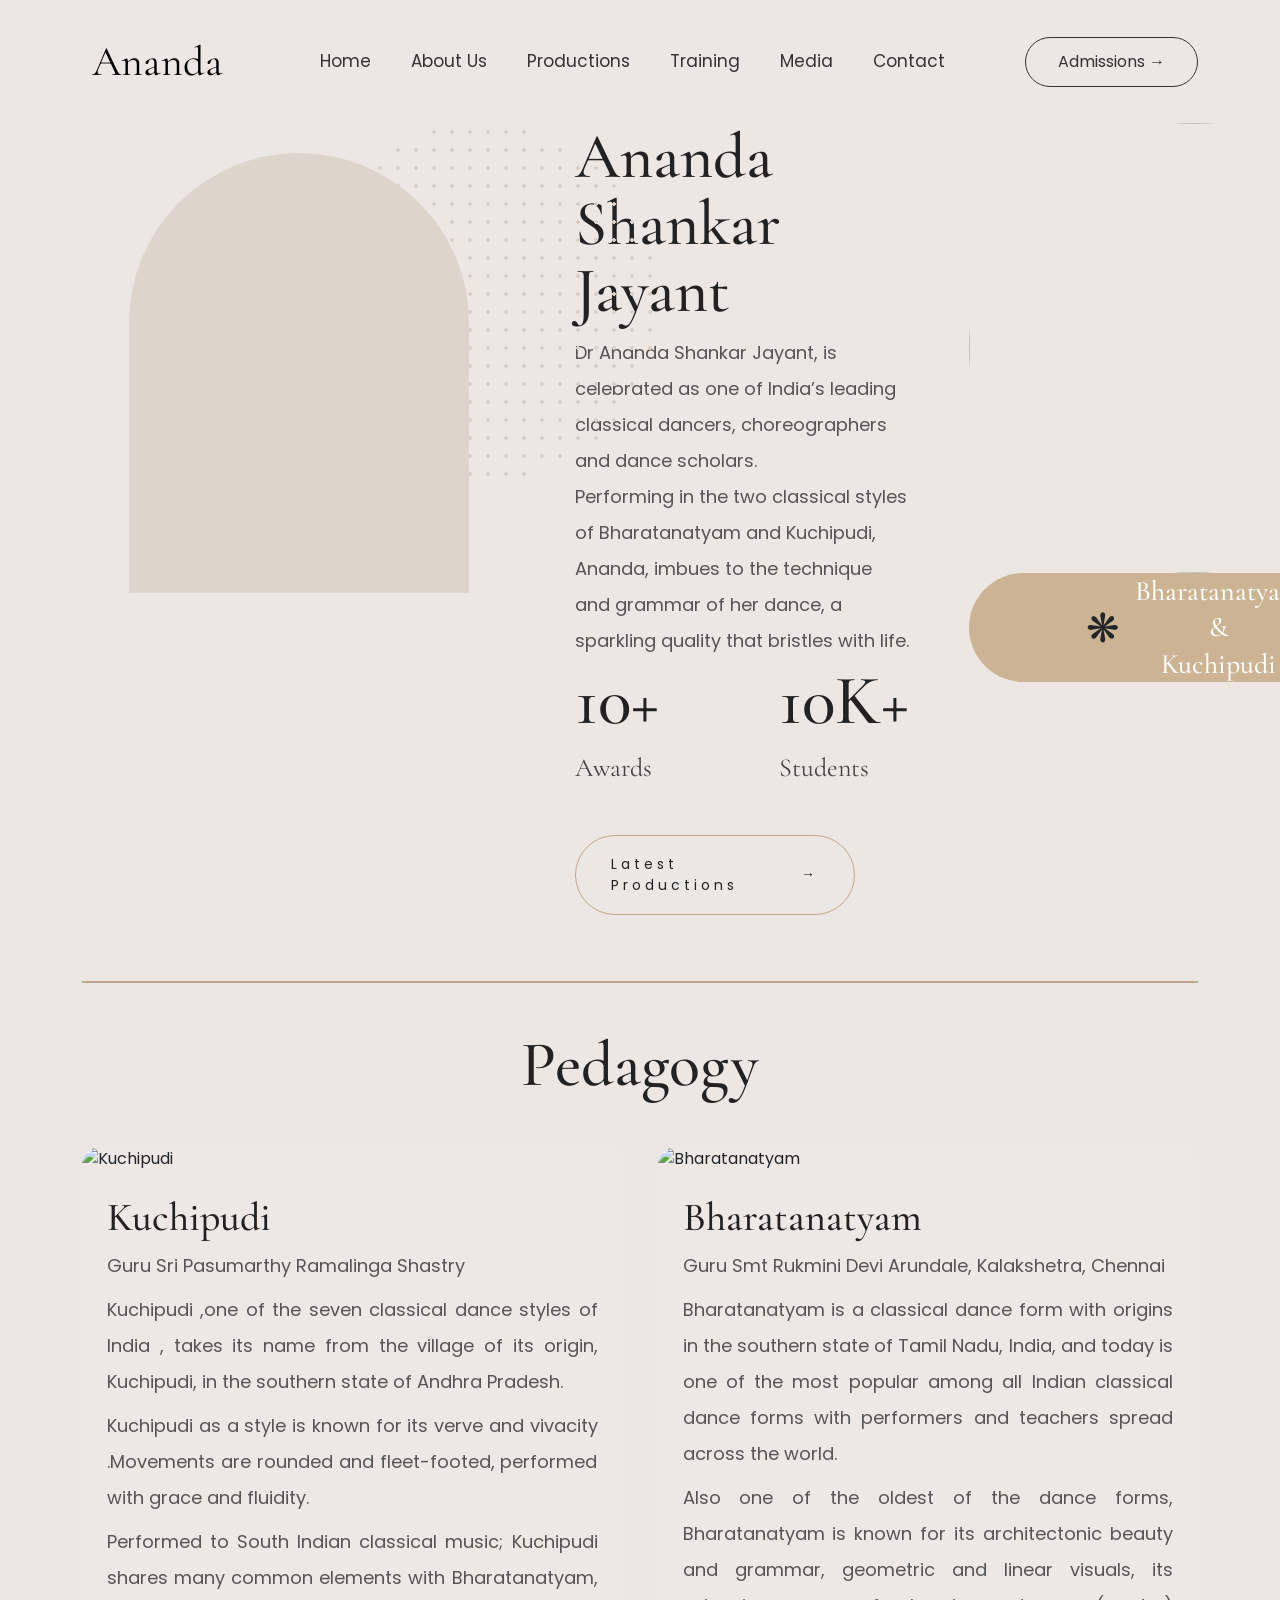
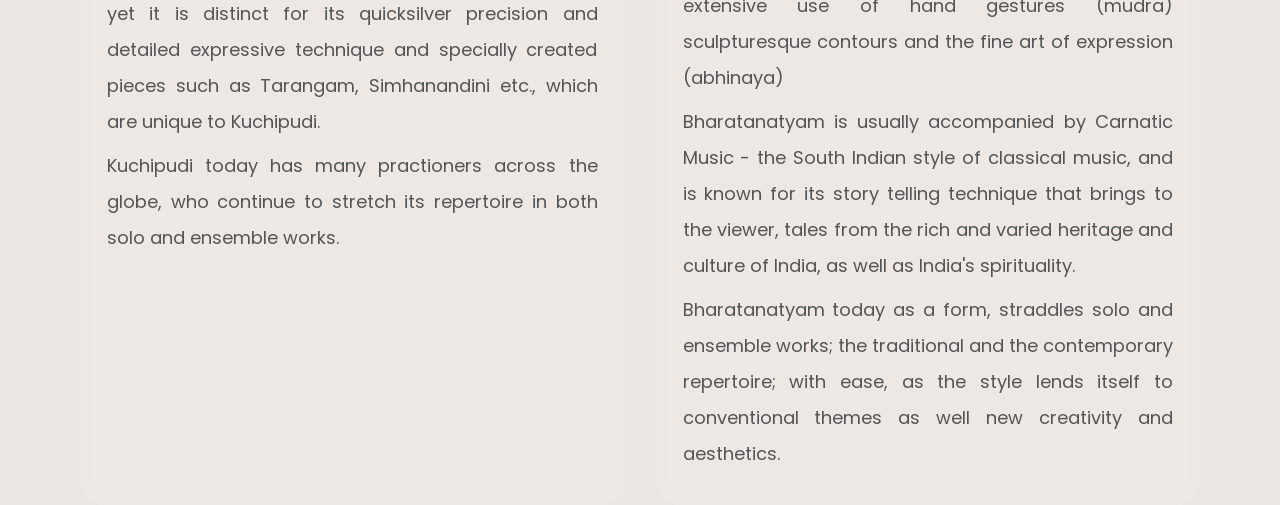
==== aboutus.html @ 2dc53885 "productions" ====
<!DOCTYPE html>
<html lang="en">

<head>
    <meta charset="UTF-8">
    <meta name="viewport" content="width=device-width, initial-scale=1.0">
    <title>Ananda Shankar Jayant</title>

    <!-- Bootstrap -->
    <link href="https://cdn.jsdelivr.net/npm/bootstrap@5.3.3/dist/css/bootstrap.min.css" rel="stylesheet">

    <!-- Google Fonts -->
    <link
        href="https://fonts.googleapis.com/css2?family=Cormorant+Garamond:wght@400;600&family=Poppins:wght@300;400;500&display=swap"
        rel="stylesheet">
    <link rel="stylesheet" href="/style.css">
    <style>
        body {
            overflow-x: hidden;
        }

    </style>

</head>

<body>


    <!-- NAVBAR -->

    <nav class="navbar navbar-expand-lg">
        <div class="container">

            <a class="navbar-brand d-flex align-items-center" href="#">
                <img src="/assets/mudras/mudra6.png" class="logo" alt="">
                <span class="brand">Ananda</span>
            </a>

            <button class="navbar-toggler" data-bs-toggle="collapse" data-bs-target="#menu">
                ☰
            </button>

            <div class="collapse navbar-collapse justify-content-center" id="menu">

                <ul class="navbar-nav">

                    <li class="nav-item"><a class="nav-link" href="index.html">Home</a></li>
                    <li class="nav-item"><a class="nav-link" href="aboutus.html">About Us</a></li>
                    <li class="nav-item"><a class="nav-link" href="productions.html">Productions</a></li>
                    <li class="nav-item"><a class="nav-link" href="training.html">Training</a></li>
                    <li class="nav-item"><a class="nav-link" href="media.html">Media</a></li>
                    <li class="nav-item"><a class="nav-link" href="contact.html">Contact</a></li>

                </ul>

            </div>

            <a href="#" class="book-btn d-none d-lg-block">
                Admissions →
            </a>

        </div>
    </nav>

    <div class="container">
        <section class="about-section">

            <!-- LEFT IMAGE -->
            <div class="about-left">
                <div class="dots"></div>
                <img src="/assets/hero11.png" alt="">
                <div class="left-bg"></div>
            </div>

            <!-- CENTER CONTENT -->
            <div class="about-content">

                <h1>
                    Ananda Shankar <br>
                    Jayant

                </h1>

                <p>
                    Dr Ananda Shankar Jayant, is celebrated as one of India’s leading classical dancers, choreographers
                    and dance scholars.
                    <br>
                    Performing in the two classical styles of Bharatanatyam and Kuchipudi, Ananda, imbues to the
                    technique and grammar of her dance, a sparkling quality that bristles with life.

                </p>



                <div class="stats">

                    <div>
                        <h2>10+</h2>
                        <span>Awards</span>
                    </div>

                    <div>
                        <h2>10K+</h2>
                        <span>Students</span>
                    </div>

                </div>

                <a href="productions.html" class="schedule-btn">
                    Latest Productions
                    <span>→</span>
                </a>

            </div>

            <!-- RIGHT IMAGE -->
            <div class="about-right">

                <div class="sun-icon">
                    ☼
                </div>

                <div class="circle-image">
                    <img src="/assets/kuchipudi.png" alt="">
                </div>

                <div class="renew-card">
                    <div class="leaf">❋</div>
                    <h3>
                        Bharatanatyam <br>
                        & <br>
                        Kuchipudi
                    </h3>
                </div>

            </div>

        </section>

        <section class="pedagogy">
            <h2 class="text-blk heading">Pedagogy</h2>

            <div class="pedagogy-cards">

                <div class="pedagogy-card">
                    <img src="/assets/kuchipudi.png" alt="Kuchipudi">

                    <div class="pedagogy-card-content">
                        <h3 class="highlight">Kuchipudi</h3>

                        <p class="text-blk subHeading">
                            Guru Sri Pasumarthy Ramalinga Shastry
                        </p>
                        <p class="text-blk subHeading">
                            Kuchipudi ,one of the seven classical dance styles of India , takes its name from the
                            village of
                            its origin, Kuchipudi, in the southern state of Andhra Pradesh.
                        </p>
                        <p class="text-blk subHeading">
                            Kuchipudi as a style is known for its verve and vivacity .Movements are rounded and
                            fleet-footed, performed with grace and fluidity.</p>
                        <p class="text-blk subHeading">
                            Performed to South Indian classical music; Kuchipudi shares many common elements with
                            Bharatanatyam, yet it is distinct for its quicksilver precision and detailed expressive
                            technique and specially created pieces such as Tarangam, Simhanandini etc., which are unique
                            to
                            Kuchipudi.</p>
                        <p class="text-blk subHeading">
                            Kuchipudi today has many practioners across the globe, who continue to stretch its
                            repertoire in
                            both solo and ensemble works.

                        </p>
                    </div>
                </div>

                <div class="pedagogy-card">
                    <img src="/assets/bharatanatyam.png" alt="Bharatanatyam">

                    <div class="pedagogy-card-content">
                        <h3 class="highlight">Bharatanatyam</h3>

                        <p>
                            Guru Smt Rukmini Devi Arundale, Kalakshetra, Chennai
                        </p>
                        <p class="text-blk subHeading">
                            Bharatanatyam is a classical dance form with origins in the southern state of Tamil Nadu,
                            India,
                            and today is one of the most popular among all Indian classical dance forms with performers
                            and
                            teachers spread across the world.</p>
                        <p class="text-blk subHeading">
                            Also one of the oldest of the dance forms, Bharatanatyam is known for its architectonic
                            beauty
                            and grammar, geometric and linear visuals, its extensive use of hand gestures (mudra)
                            sculpturesque contours and the fine art of expression (abhinaya)</p>
                        <p class="text-blk subHeading">
                            Bharatanatyam is usually accompanied by Carnatic Music - the South Indian style of classical
                            music, and is known for its story telling technique that brings to the viewer, tales from
                            the
                            rich and varied heritage and culture of India, as well as India's spirituality.</p>
                        <p class="text-blk subHeading">
                            Bharatanatyam today as a form, straddles solo and ensemble works; the traditional and the
                            contemporary repertoire; with ease, as the style lends itself to conventional themes as well
                            new
                            creativity and aesthetics.
                        </p>
                    </div>
                </div>

            </div>

        </section>


    </div>

    <script src="https://cdn.jsdelivr.net/npm/bootstrap@5.3.3/dist/js/bootstrap.bundle.min.js"></script>

</body>

</html>
---- style.css ----
/* Animations */
/* =========================
   ANIMATION KEYFRAMES
========================= */

/* Fade In Up */
@keyframes fadeInUp {
  from {
    opacity: 0;
    transform: translateY(80px);
  }

  to {
    opacity: 1;
    transform: translateY(0);
  }
}

/* Fade In Down */
@keyframes fadeInDown {
  from {
    opacity: 0;
    transform: translateY(-80px);
  }

  to {
    opacity: 1;
    transform: translateY(0);
  }
}

/* Fade In Left */
@keyframes fadeInLeft {
  from {
    opacity: 0;
    transform: translateX(-80px);
  }

  to {
    opacity: 1;
    transform: translateX(0);
  }
}

/* Fade In Right */
@keyframes fadeInRight {
  from {
    opacity: 0;
    transform: translateX(80px);
  }

  to {
    opacity: 1;
    transform: translateX(0);
  }
}

/* Smooth Floating Pattern */
@keyframes floatPattern {
  0% {
    transform: translateY(0px);
  }

  25% {
    transform: translateY(-20px);
  }

  50% {
    transform: translateY(0px);
  }

  75% {
    transform: translateY(20px);
  }

  100% {
    transform: translateY(0px);
  }
}

.fadeInUp {
  animation: fadeInUp 1s ease forwards;
}

.fadeInDown {
  animation: fadeInDown 1s ease forwards;
}

.fadeInLeft {
  animation: fadeInLeft 1s ease forwards;
}

.fadeInRight {
  animation: fadeInRight 1s ease forwards;
}

.delay-1 {
  animation-delay: 0.2s;
}

.delay-2 {
  animation-delay: 0.5s;
}

.delay-3 {
  animation-delay: 0.8s;
}

.delay-4 {
  animation-delay: 1s;
}

.fadeInUp,
.fadeInDown,
.fadeInLeft,
.fadeInRight {
  opacity: 0;
}

a {
  text-decoration: none;
  color: inherit;
}

.btn {
  display: inline-flex;
  align-items: center;
  gap: 20px;
  padding: 18px 38px;
  border: 2px solid #222;
  border-radius: 60px;
  color: #222;
  text-decoration: none;
  font-size: 18px;
  letter-spacing: 3px;
  transition: 0.4s;
}

* {
  margin: 0;
  padding: 0;
  box-sizing: border-box;
}

body {
  background: #ece7e2;
  font-family: "Poppins", sans-serif;
}

/* Index */

/* NAVBAR */

.navbar {
  padding: 25px 0;
}

.logo {
  font-size: 42px;
}

.brand {
  font-family: "Cormorant Garamond", serif;
  font-size: 42px;
  margin-left: 10px;
}

.nav-link {
  color: #333;
  margin: 0 12px;
  font-size: 17px;
}

.book-btn {
  border: 1px solid #333;
  padding: 12px 32px;
  border-radius: 40px;
  text-decoration: none;
  color: #333;
  transition: 0.3s;
}

.book-btn:hover {
  background: #333;
  color: white;
}

/* HERO */

.hero {
  min-height: 80vh;
  display: flex;
  align-items: center;
}

.hero-text small {
  font-size: 20px;
  display: block;
  margin-bottom: 25px;
}

.hero-title {
  font-family: "Cormorant Garamond", serif;
  font-size: 78px;
  line-height: 1;
  margin-bottom: 30px;
  color: #222;
}

.hero-text p {
  max-width: 560px;
  line-height: 1.8;
  font-size: 20px;
  color: #444;
}

.start-btn {
  display: inline-block;
  margin-top: 40px;
  border: 1px solid #222;
  padding: 18px 45px;
  border-radius: 50px;
  color: #222;
  text-decoration: none;
}

/* IMAGE SIDE */

.hero-image {
  position: relative;
  display: flex;
  justify-content: center;
}

.circle-bg {
  position: absolute;
  width: 500px;
  height: 500px;
  border-radius: 50%;
  background: rgba(0, 0, 0, 0.05);
  z-index: 0;
}

.hero-image img {
  position: relative;
  z-index: 2;
  max-width: 100%;
  width: 650px;
}

/* RESPONSIVE */

@media (max-width: 992px) {
  .hero {
    text-align: center;
    padding-top: 50px;
  }

  .hero-title {
    font-size: 58px;
  }

  .hero-image {
    margin-top: 50px;
  }

  .circle-bg {
    width: 400px;
    height: 400px;
  }
  .navbar-nav {
    align-items: center;
  }
}

@media (max-width: 576px) {
  .hero-title {
    font-size: 42px;
  }

  .hero-text p {
    font-size: 16px;
  }

  .brand {
    font-size: 32px;
  }

  .circle-bg {
    width: 280px;
    height: 280px;
  }
}

/* Index */

/* =========================
   about SECTION
========================= */

.about-section {
  min-height: calc(100vh - 90px);
  display: flex;
  align-items: flex-start;
  gap: 60px;
  position: relative;
  flex-direction: row;
  margin-bottom: 3rem;
}

/* =========================
   LEFT
========================= */

.about-left {
  flex: 1;
  position: relative;
  display: flex;
  justify-content: center;
  width: 433px;
  height: 470px;
}

.left-bg {
  position: absolute;
  width: 340px;
  height: 440px;
  background: #ddd5cb;
  border-radius: 180px 180px 0 0;
  top: 30px;
  left: 50%;
  transform: translateX(-50%);
}

.dots {
  position: absolute;
  width: 360px;
  height: 360px;
  top: 0;
  left: 50%;

  background-image: radial-gradient(#d9cfc5 2px, transparent 2px);
  background-size: 18px 18px;
  border-radius: 50%;

  animation:
    dotsRotate 30s linear infinite,
    dotsFloat 6s ease-in-out infinite;
}

@keyframes dotsRotate {
  from {
    transform: translateX(-50%) rotate(0deg);
  }

  to {
    transform: translateX(-50%) rotate(360deg);
  }
}

@keyframes dotsFloat {
  0%,
  100% {
    margin-top: 0;
  }

  50% {
    margin-top: -15px;
  }
}

.about-left img {
  position: relative;
  width: 520px;
  max-width: 100%;
  z-index: 2;
}

/* =========================
   CENTER CONTENT
========================= */

.about-content {
  flex: 1;
  max-width: 520px;
}

.about-content h1 {
  font-family: "Cormorant Garamond", serif;
  font-size: 4rem;
  line-height: 1.05;
  color: #222;
  margin-bottom: 10px;
}

.about-content p {
  font-family: "Poppins", sans-serif;
  font-size: 18px;
  line-height: 2;
  color: #555;
  margin-bottom: 0px;
}

.schedule-btn {
  display: inline-flex;
  align-items: center;
  justify-content: space-between;
  gap: 30px;

  width: 280px;
  padding: 18px 35px;
  margin-top: 3rem;
  border: 1px solid #c1a78c;
  border-radius: 60px;

  text-decoration: none;
  color: #222;

  font-family: "Poppins", sans-serif;
  letter-spacing: 4px;
  font-size: 14px;

  transition: 0.3s;
}

.schedule-btn:hover {
  background: #d1b99b;
  color: #fff;
}

.stats {
  margin-top: 0px;
  display: flex;
  gap: 120px;
}

.stats h2 {
  font-family: "Cormorant Garamond", serif;
  font-size: 70px;
  color: #222;
  margin-bottom: 5px;
}

.stats span {
  font-family: "Cormorant Garamond", serif;
  font-size: 26px;
  color: #444;
}

/* =========================
   RIGHT
========================= */

.about-right {
  flex: 1;
  position: relative;
  display: flex;
  justify-content: center;
  align-items: center;
}

.circle-image {
  width: 450px;
  height: 450px;
  border-radius: 50%;
  overflow: hidden;
}

.circle-image img {
  width: 100%;
  height: 100%;
  object-fit: cover;
}

.renew-card {
  position: absolute;
  top: 100%;
  transform: translateY(0%);
  width: -webkit-fill-available;
  height: min-content;
  background: #ccb393;
  border-radius: 100px;
  display: flex;
  flex-direction: row;
  justify-content: center;
  align-items: center;
  gap: 15px;
}

.renew-card h3 {
  color: white;
  text-align: center;
  font-family: "Cormorant Garamond", serif;
  font-size: 28px;
  line-height: 1.3;
  margin: 0;
}

.leaf {
  font-size: 40px;
}

.sun-icon {
  position: absolute;
  top: -50px;
  right: 0;
  font-size: 80px;
  animation:
    dotsRotate 5s linear infinite,
    dotsFloat 0s ease-in-out infinite;

  color: #c9ae8d;
}

/* =========================
   RESPONSIVE
========================= */

@media (max-width: 1200px) {
  .about-section {
    flex-direction: column;
    text-align: center;
  }

  .about-content {
    max-width: 100%;
  }

  .stats {
    justify-content: center;
  }

  .circle-image {
    width: 500px;
    height: 500px;
  }

  .renew-card {
    left: -20px;
  }
}

@media (max-width: 768px) {
  .about-content h1 {
    font-size: 3.5rem;
  }

  .stats {
    gap: 40px;
  }

  .stats h2 {
    font-size: 50px;
  }

  .circle-image {
    width: 340px;
    height: 340px;
  }

  .renew-card {
    width: 100%;
    height: 120px;
    left: 0;
  }

  .renew-card h3 {
    font-size: 22px;
  }

  .about-left img {
    width: 350px;
  }

  .left-bg {
    width: 240px;
    height: 240px;
  }

  .about-left {
    width: -webkit-fill-available;
  }
}

/* pedagogy */

.pedagogy {
  min-height: calc(100vh - 90px);

  border-top: 2px solid #c1a78c;
}

.pedagogy-cards {
  display: grid;
  grid-template-columns: repeat(2, 1fr);
  gap: 35px;
}

.pedagogy-card {
  background: rgba(255, 255, 255, 0.08);

  backdrop-filter: blur(8px);

  border-radius: 20px;

  overflow: hidden;

  transition: 0.4s ease;

  cursor: pointer;
}

.pedagogy-card:hover {
  transform: translateY(-10px);
}

.pedagogy-card img {
  width: 100%;

  height: 350px;

  object-fit: cover;

  transition: 0.4s ease;
}

.pedagogy-card:hover img {
  transform: scale(1.05);
}

.pedagogy-card-content {
  padding: 25px;
}

.heading {
  font-family: "Cormorant Garamond", serif;
  font-size: 4rem;
  line-height: 1.05;
  color: #222;
  margin: 3rem;
  text-align: center;
}

.pedagogy-card-content h3 {
  font-family: "Cormorant Garamond", serif;
  font-size: 2.5rem;
  line-height: 1.05;
  color: #222;
  margin-bottom: 10px;
}

.pedagogy-card-content p {
  font-family: "Poppins", sans-serif;
  font-size: 18px;
  line-height: 2;
  color: #555;
  margin-bottom: 8px;
  text-align: justify;
}

@media (max-width: 768px) {
  .pedagogy-cards {
    grid-template-columns: 1fr;
  }

  .pedagogy-card img {
    height: 260px;
  }

  .pedagogy {
    margin: 0px;
  }
}

/* productions SECTION */

.productions-section {
  position: relative;
  overflow: hidden;
}

.productions-section::before {
  content: "";
  position: absolute;
  inset: 0;

  background: url("assets/frame-img-1.png") no-repeat center center;
  background-size: contain;

  opacity: 0.6;
  z-index: 0;

  animation: floatHorizontal 8s ease-in-out infinite;
}

.productions-section > * {
  position: relative;
  z-index: 1;
}

@keyframes floatHorizontal {
  0% {
    transform: translateX(-20px);
  }

  50% {
    transform: translateX(20px);
  }

  100% {
    transform: translateX(-20px);
  }
}

.section-title {
  font-family: "Cormorant Garamond", serif;
  font-size: 4rem;
  font-weight: 600;
  color: #2d2d2d;
  margin-bottom: 20px;
  text-align: center;
}

.sub-headings {
  font-family: "Cormorant Garamond";
  font-size: 2rem;
  font-weight: 600;
  color: #2d2d2d;
  text-align: justify;
  margin: 5rem 0rem 3rem 0rem;
}
.sub-headings01 {
  font-family: "Cormorant Garamond";
  font-size: 1.7rem;
  font-weight: 600;
  color: #2d2d2d;
  text-align: justify;
  margin: 1rem 0rem 1rem 0rem;
}
.productions-grid {
  display: flex;
  gap: 35px;
  overflow-x: auto;
  scroll-behavior: smooth;
  padding-bottom: 10px;
  scrollbar-width: none;
}

.production-card {
  flex: 0 0 calc((100% - 140px) / 5);
  /* 5 visible cards */
}

.production-img {
  position: relative;
  overflow: visible;
  border-radius: 18px;
  height: 320px;
  background: #f3f3f3;
  z-index: 2;
}

/* Background card */
.production-img::before {
  content: "";
  position: absolute;
  width: 100%;
  height: 100%;
  left: 0;
  top: 0;
  background: #c5ab8e;
  /* change color */
  border-radius: 18px;
  z-index: -1;
  opacity: 0;
  transition: all 0.45s ease;
}

.production-img img {
  width: 100%;
  height: 100%;
  object-fit: cover;
  border-radius: 18px;
  transition: transform 0.5s ease;
}

/* Card zoom */
.production-card:hover {
  transform: scale(1.05);
}

/* Image zoom */
.production-card:hover img {
  transform: scale(1.02);
}

/* Bottom-left background card reveal */
.production-card:hover .production-img::before {
  left: -15px;
  top: 15px;
  opacity: 1;
}

.production-card h3 {
  margin-top: 25px;
  font-family: "Cormorant Garamond", serif;
  font-size: 2rem;
  color: #333;
}

.productions-section p {
  margin-top: 8px;
  font-family: "Poppins", sans-serif;
  font-size: 1.3rem;
  color: #666;
  letter-spacing: 1px;
  line-height: 1.8;
  text-align: justify;
}

/* Highlight first card like screenshot */
.production-card:first-child .production-img::before {
  content: "";
  position: absolute;
  left: -25px;
  top: 25px;
  width: 100%;
  height: 100%;
  background: #c5ab8e;
  border-radius: 18px;
  z-index: -1;
}

/* Responsive */

@media (max-width: 1200px) {
  .productions-grid {
    grid-template-columns: repeat(3, 1fr);
  }
}

@media (max-width: 992px) {
  .production-card {
    flex: 0 0 calc((100% - 60px) / 3);
  }
}

@media (max-width: 768px) {
  .section-title {
    font-size: 2.8rem;
  }

  .productions-grid {
    grid-template-columns: repeat(2, 1fr);
    gap: 20px;
  }

  .production-img {
    height: 260px;
  }

  .production-card {
    flex: 0 0 calc((100% - 20px) / 2);
  }
}

@media (max-width: 576px) {
  .productions-grid {
    grid-template-columns: 1fr;
  }

  .production-card {
    flex: 0 0 85%;
  }

  .production-img {
    height: 350px;
  }
}
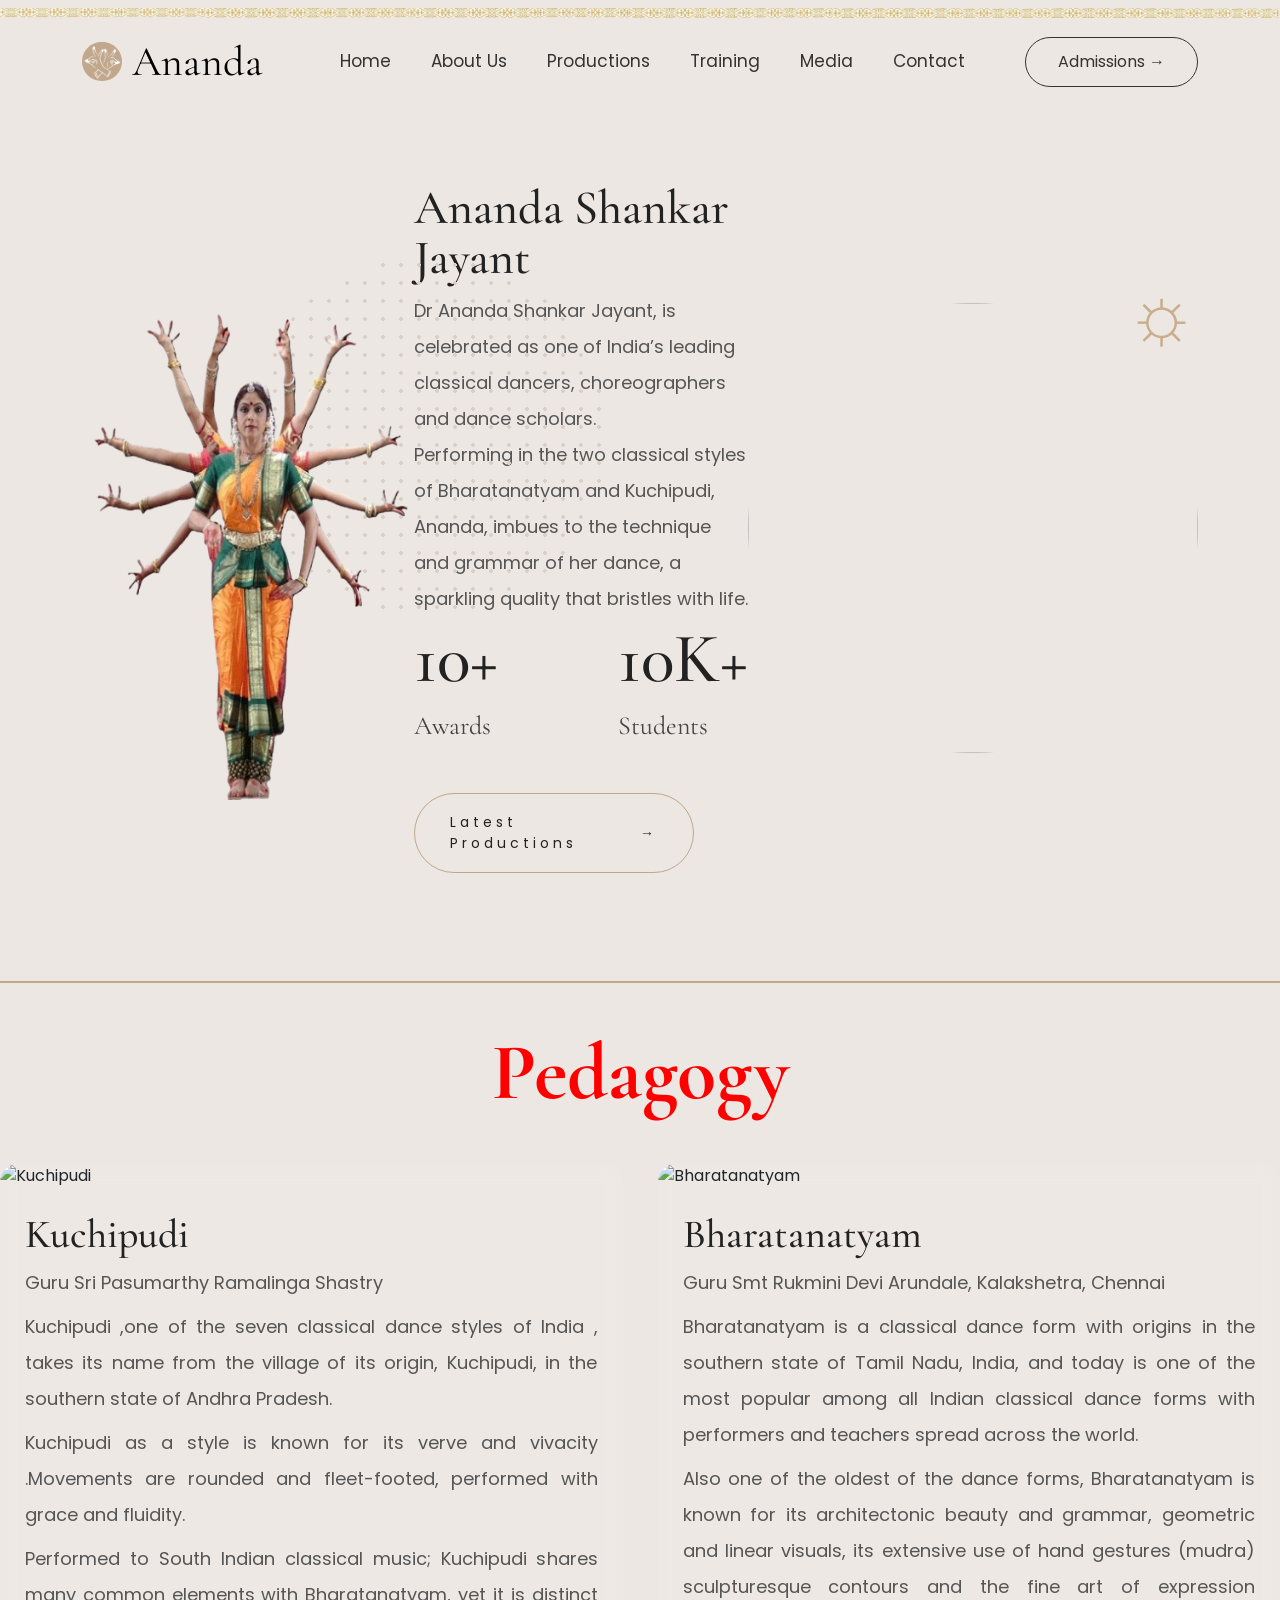
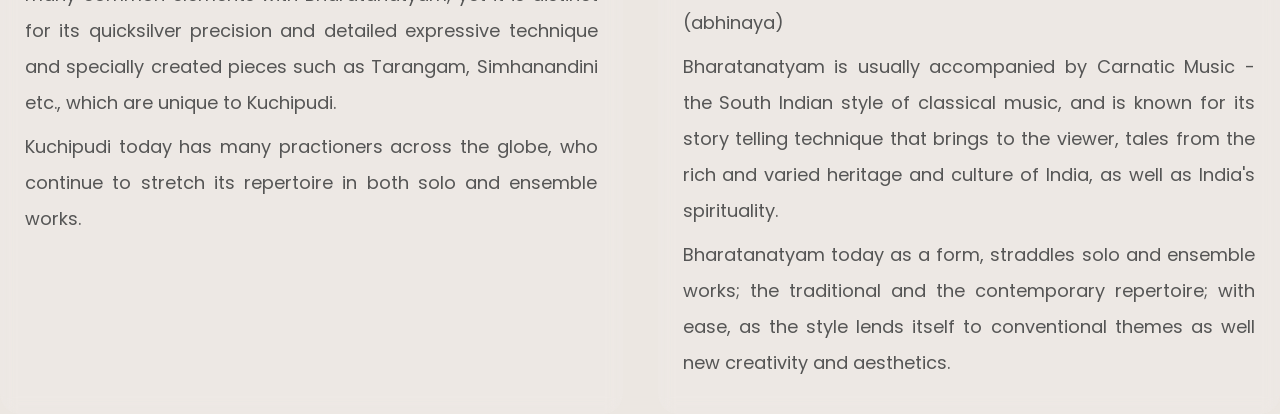
==== commit 3d810ee3: "training  page" ====
--- a/aboutus.html
+++ b/aboutus.html
@@ -18,12 +18,14 @@
         body {
             overflow-x: hidden;
         }
-
     </style>
 
 </head>
 
 <body>
+    <header>
+        <img src="/assets/mandala/patti.png" width="100%" alt="">
+    </header>
 
 
     <!-- NAVBAR -->
@@ -31,8 +33,10 @@
     <nav class="navbar navbar-expand-lg">
         <div class="container">
 
-            <a class="navbar-brand d-flex align-items-center" href="#">
-                <img src="/assets/mudras/mudra6.png" class="logo" alt="">
+            <a class="navbar-brand d-flex align-items-center" href="index.html">
+                <div class="logo-bg">
+                    <img src="/assets/mudras/logo.png" class="logo" alt="">
+                </div>
                 <span class="brand">Ananda</span>
             </a>
 
@@ -68,7 +72,7 @@
             <!-- LEFT IMAGE -->
             <div class="about-left">
                 <div class="dots"></div>
-                <img src="/assets/hero11.png" alt="">
+                <img src="/assets/aboutcover.png" alt="">
                 <div class="left-bg"></div>
             </div>
 
@@ -76,8 +80,7 @@
             <div class="about-content">
 
                 <h1>
-                    Ananda Shankar <br>
-                    Jayant
+                    Ananda Shankar Jayant
 
                 </h1>
 
@@ -124,97 +127,90 @@
                     <img src="/assets/kuchipudi.png" alt="">
                 </div>
 
-                <div class="renew-card">
-                    <div class="leaf">❋</div>
-                    <h3>
-                        Bharatanatyam <br>
-                        & <br>
-                        Kuchipudi
-                    </h3>
-                </div>
-
-            </div>
-
-        </section>
-
-        <section class="pedagogy">
-            <h2 class="text-blk heading">Pedagogy</h2>
-
-            <div class="pedagogy-cards">
-
-                <div class="pedagogy-card">
-                    <img src="/assets/kuchipudi.png" alt="Kuchipudi">
-
-                    <div class="pedagogy-card-content">
-                        <h3 class="highlight">Kuchipudi</h3>
-
-                        <p class="text-blk subHeading">
-                            Guru Sri Pasumarthy Ramalinga Shastry
-                        </p>
-                        <p class="text-blk subHeading">
-                            Kuchipudi ,one of the seven classical dance styles of India , takes its name from the
-                            village of
-                            its origin, Kuchipudi, in the southern state of Andhra Pradesh.
-                        </p>
-                        <p class="text-blk subHeading">
-                            Kuchipudi as a style is known for its verve and vivacity .Movements are rounded and
-                            fleet-footed, performed with grace and fluidity.</p>
-                        <p class="text-blk subHeading">
-                            Performed to South Indian classical music; Kuchipudi shares many common elements with
-                            Bharatanatyam, yet it is distinct for its quicksilver precision and detailed expressive
-                            technique and specially created pieces such as Tarangam, Simhanandini etc., which are unique
-                            to
-                            Kuchipudi.</p>
-                        <p class="text-blk subHeading">
-                            Kuchipudi today has many practioners across the globe, who continue to stretch its
-                            repertoire in
-                            both solo and ensemble works.
-
-                        </p>
-                    </div>
-                </div>
-
-                <div class="pedagogy-card">
-                    <img src="/assets/bharatanatyam.png" alt="Bharatanatyam">
-
-                    <div class="pedagogy-card-content">
-                        <h3 class="highlight">Bharatanatyam</h3>
-
-                        <p>
-                            Guru Smt Rukmini Devi Arundale, Kalakshetra, Chennai
-                        </p>
-                        <p class="text-blk subHeading">
-                            Bharatanatyam is a classical dance form with origins in the southern state of Tamil Nadu,
-                            India,
-                            and today is one of the most popular among all Indian classical dance forms with performers
-                            and
-                            teachers spread across the world.</p>
-                        <p class="text-blk subHeading">
-                            Also one of the oldest of the dance forms, Bharatanatyam is known for its architectonic
-                            beauty
-                            and grammar, geometric and linear visuals, its extensive use of hand gestures (mudra)
-                            sculpturesque contours and the fine art of expression (abhinaya)</p>
-                        <p class="text-blk subHeading">
-                            Bharatanatyam is usually accompanied by Carnatic Music - the South Indian style of classical
-                            music, and is known for its story telling technique that brings to the viewer, tales from
-                            the
-                            rich and varied heritage and culture of India, as well as India's spirituality.</p>
-                        <p class="text-blk subHeading">
-                            Bharatanatyam today as a form, straddles solo and ensemble works; the traditional and the
-                            contemporary repertoire; with ease, as the style lends itself to conventional themes as well
-                            new
-                            creativity and aesthetics.
-                        </p>
-                    </div>
-                </div>
-
-            </div>
-
-        </section>
-
+            </div>
 
     </div>
 
+    </section>
+
+    <section class="pedagogy">
+        <h2 class="text-blk heading">Pedagogy</h2>
+
+        <div class="pedagogy-cards">
+
+            <div class="pedagogy-card">
+                <img src="/assets/kuchipudi.png" alt="Kuchipudi">
+
+                <div class="pedagogy-card-content">
+                    <h3 class="highlight">Kuchipudi</h3>
+
+                    <p class="text-blk subHeading">
+                        Guru Sri Pasumarthy Ramalinga Shastry
+                    </p>
+                    <p class="text-blk subHeading">
+                        Kuchipudi ,one of the seven classical dance styles of India , takes its name from the
+                        village of
+                        its origin, Kuchipudi, in the southern state of Andhra Pradesh.
+                    </p>
+                    <p class="text-blk subHeading">
+                        Kuchipudi as a style is known for its verve and vivacity .Movements are rounded and
+                        fleet-footed, performed with grace and fluidity.</p>
+                    <p class="text-blk subHeading">
+                        Performed to South Indian classical music; Kuchipudi shares many common elements with
+                        Bharatanatyam, yet it is distinct for its quicksilver precision and detailed expressive
+                        technique and specially created pieces such as Tarangam, Simhanandini etc., which are unique
+                        to
+                        Kuchipudi.</p>
+                    <p class="text-blk subHeading">
+                        Kuchipudi today has many practioners across the globe, who continue to stretch its
+                        repertoire in
+                        both solo and ensemble works.
+
+                    </p>
+                </div>
+            </div>
+
+            <div class="pedagogy-card">
+                <img src="/assets/bharatanatyam.png" alt="Bharatanatyam">
+
+                <div class="pedagogy-card-content">
+                    <h3 class="highlight">Bharatanatyam</h3>
+
+                    <p>
+                        Guru Smt Rukmini Devi Arundale, Kalakshetra, Chennai
+                    </p>
+                    <p class="text-blk subHeading">
+                        Bharatanatyam is a classical dance form with origins in the southern state of Tamil Nadu,
+                        India,
+                        and today is one of the most popular among all Indian classical dance forms with performers
+                        and
+                        teachers spread across the world.</p>
+                    <p class="text-blk subHeading">
+                        Also one of the oldest of the dance forms, Bharatanatyam is known for its architectonic
+                        beauty
+                        and grammar, geometric and linear visuals, its extensive use of hand gestures (mudra)
+                        sculpturesque contours and the fine art of expression (abhinaya)</p>
+                    <p class="text-blk subHeading">
+                        Bharatanatyam is usually accompanied by Carnatic Music - the South Indian style of classical
+                        music, and is known for its story telling technique that brings to the viewer, tales from
+                        the
+                        rich and varied heritage and culture of India, as well as India's spirituality.</p>
+                    <p class="text-blk subHeading">
+                        Bharatanatyam today as a form, straddles solo and ensemble works; the traditional and the
+                        contemporary repertoire; with ease, as the style lends itself to conventional themes as well
+                        new
+                        creativity and aesthetics.
+                    </p>
+                </div>
+            </div>
+
+        </div>
+
+    </section>
+
+
+    </div>
+
     <script src="https://cdn.jsdelivr.net/npm/bootstrap@5.3.3/dist/js/bootstrap.bundle.min.js"></script>
 
 </body>
--- a/style.css
+++ b/style.css
@@ -155,8 +155,19 @@
   padding: 25px 0;
 }
 
+header{
+  position: absolute;
+  top: 0;
+}
+
+.logo-bg {
+  background-color: #c1a78c;
+  border-radius: 50px;
+}
+
 .logo {
-  font-size: 42px;
+  width:40px;
+  filter: brightness(0) invert(1);
 }
 
 .brand {
@@ -237,8 +248,17 @@
   width: 500px;
   height: 500px;
   border-radius: 50%;
-  background: rgba(0, 0, 0, 0.05);
   z-index: 0;
+  .img1 {
+    z-index: 1;
+    opacity: 0.9;
+    top: -25%;
+    right: -50%;
+    width: 100%;
+    animation:
+      dotsRotate 30s linear infinite,
+      dotsFloat 6s ease-in-out infinite;
+  }
 }
 
 .hero-image img {
@@ -301,8 +321,8 @@
 .about-section {
   min-height: calc(100vh - 90px);
   display: flex;
-  align-items: flex-start;
-  gap: 60px;
+  align-items: center;
+  gap: 0px;
   position: relative;
   flex-direction: row;
   margin-bottom: 3rem;
@@ -318,10 +338,10 @@
   display: flex;
   justify-content: center;
   width: 433px;
-  height: 470px;
-}
-
-.left-bg {
+  height: -webkit-fill-available;
+}
+
+/* .left-bg {
   position: absolute;
   width: 340px;
   height: 440px;
@@ -330,7 +350,7 @@
   top: 30px;
   left: 50%;
   transform: translateX(-50%);
-}
+} */
 
 .dots {
   position: absolute;
@@ -371,7 +391,6 @@
 
 .about-left img {
   position: relative;
-  width: 520px;
   max-width: 100%;
   z-index: 2;
 }
@@ -387,7 +406,7 @@
 
 .about-content h1 {
   font-family: "Cormorant Garamond", serif;
-  font-size: 4rem;
+  font-size: 3rem;
   line-height: 1.05;
   color: #222;
   margin-bottom: 10px;
@@ -470,34 +489,6 @@
   width: 100%;
   height: 100%;
   object-fit: cover;
-}
-
-.renew-card {
-  position: absolute;
-  top: 100%;
-  transform: translateY(0%);
-  width: -webkit-fill-available;
-  height: min-content;
-  background: #ccb393;
-  border-radius: 100px;
-  display: flex;
-  flex-direction: row;
-  justify-content: center;
-  align-items: center;
-  gap: 15px;
-}
-
-.renew-card h3 {
-  color: white;
-  text-align: center;
-  font-family: "Cormorant Garamond", serif;
-  font-size: 28px;
-  line-height: 1.3;
-  margin: 0;
-}
-
-.leaf {
-  font-size: 40px;
 }
 
 .sun-icon {
@@ -634,10 +625,11 @@
 
 .heading {
   font-family: "Cormorant Garamond", serif;
-  font-size: 4rem;
+  font-size: 5rem;
   line-height: 1.05;
-  color: #222;
+  color: #ff0000;
   margin: 3rem;
+  font-weight: bold;
   text-align: center;
 }
 
@@ -684,13 +676,11 @@
   position: absolute;
   inset: 0;
 
-  background: url("assets/frame-img-1.png") no-repeat center center;
+  background: url("assets/mandala/Vloerkleed.png") no-repeat center center;
   background-size: contain;
 
-  opacity: 0.6;
+  opacity: 0.3;
   z-index: 0;
-
-  animation: floatHorizontal 8s ease-in-out infinite;
 }
 
 .productions-section > * {
@@ -776,12 +766,31 @@
   transition: all 0.45s ease;
 }
 
+.production-img::after {
+  content: "";
+  position: absolute;
+  inset: 0;
+  background: rgba(0, 0, 0, 0.5);
+
+  opacity: 0;
+  transition: 0.4s;
+
+  z-index: 1;
+}
+
+.production-card:hover .production-img::after {
+  opacity: 1;
+}
+
 .production-img img {
   width: 100%;
   height: 100%;
   object-fit: cover;
   border-radius: 18px;
   transition: transform 0.5s ease;
+
+  position: relative;
+  z-index: 0;
 }
 
 /* Card zoom */
@@ -877,3 +886,36 @@
     height: 350px;
   }
 }
+
+.view-more {
+  position: absolute;
+  top: 50%;
+  left: 50%;
+
+  width: 110px;
+  height: 110px;
+
+  border-radius: 50%;
+  background: #c5ab8e;
+
+  display: flex;
+  align-items: center;
+  justify-content: center;
+
+  color: #f8f8f8;
+  font-size: 13px;
+  font-weight: 500;
+  text-transform: uppercase;
+  letter-spacing: 1px;
+
+  transform: translate(-50%, -50%) scale(0.6);
+  opacity: 0;
+  transition: 0.4s;
+  z-index: 2;
+  font-family: "Courier New", Courier, monospace;
+}
+
+.production-card:hover .view-more {
+  opacity: 1;
+  transform: translate(-50%, -50%) scale(1);
+}
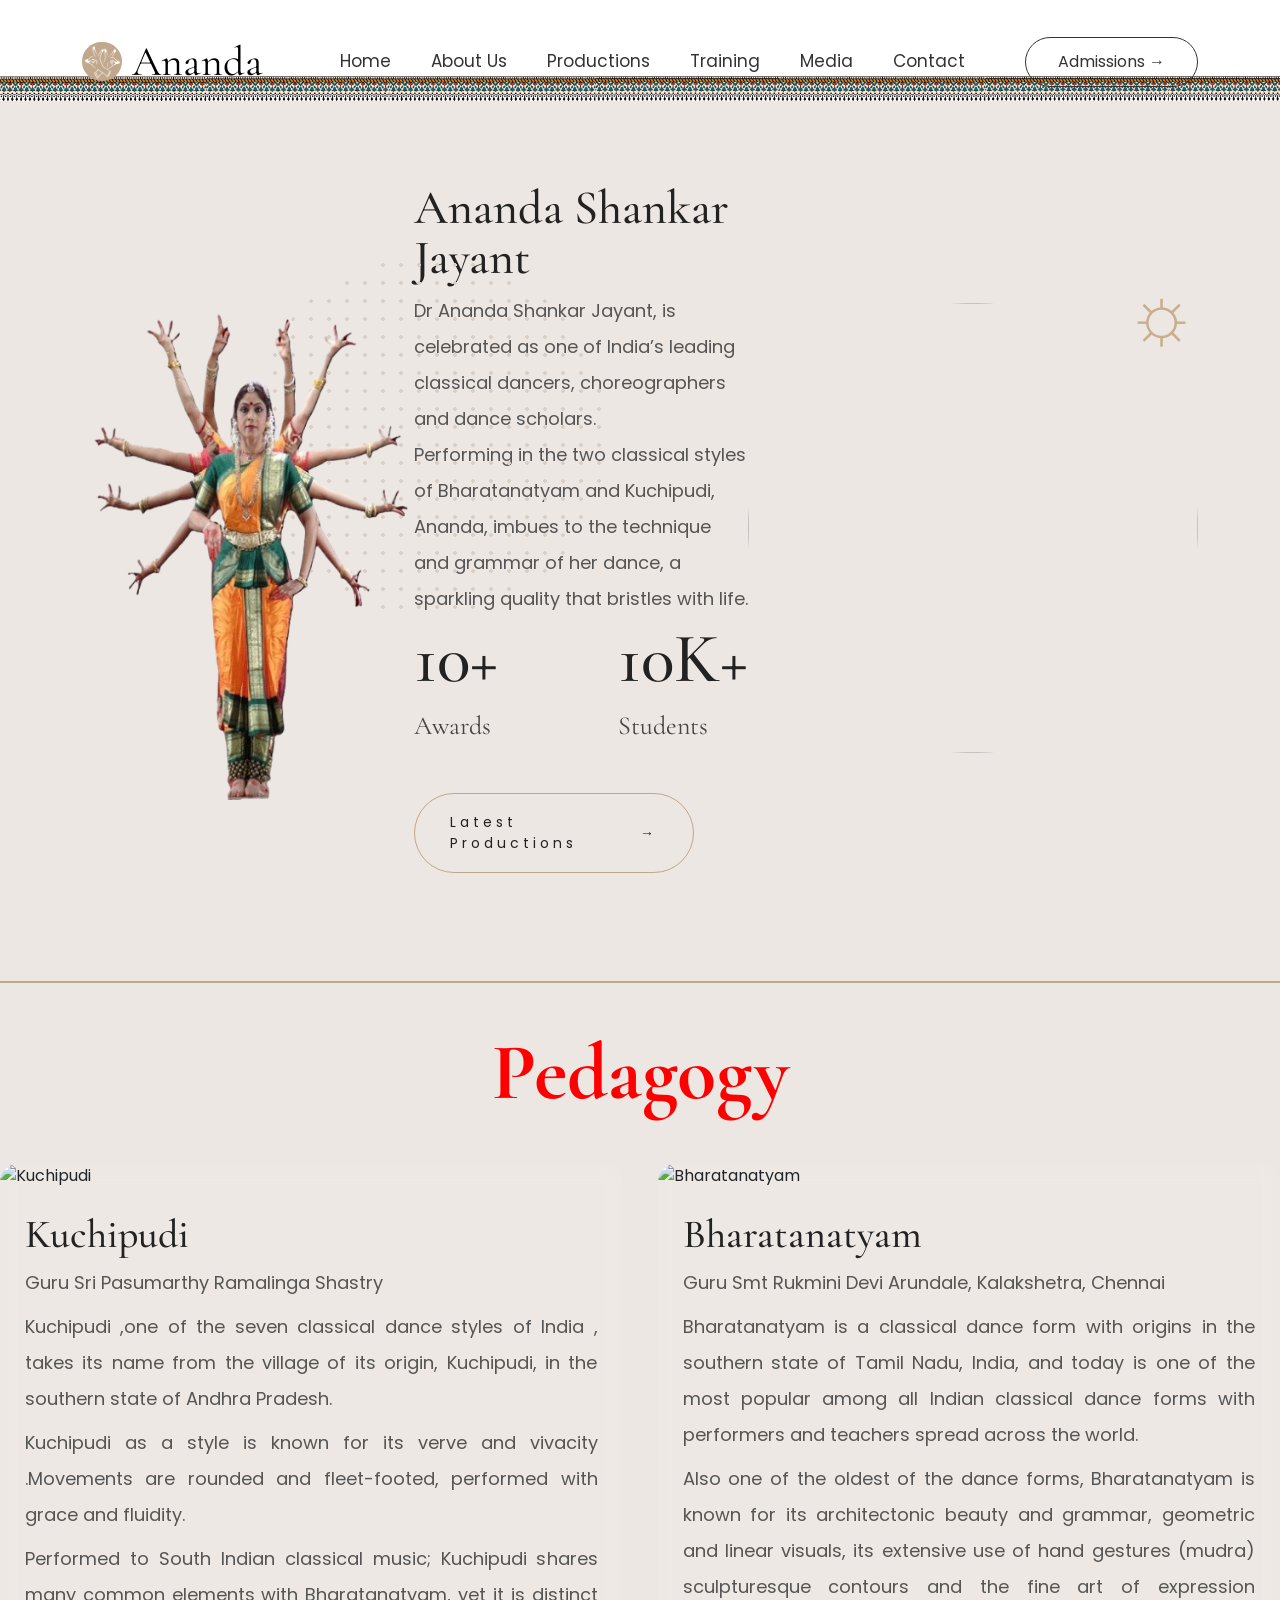
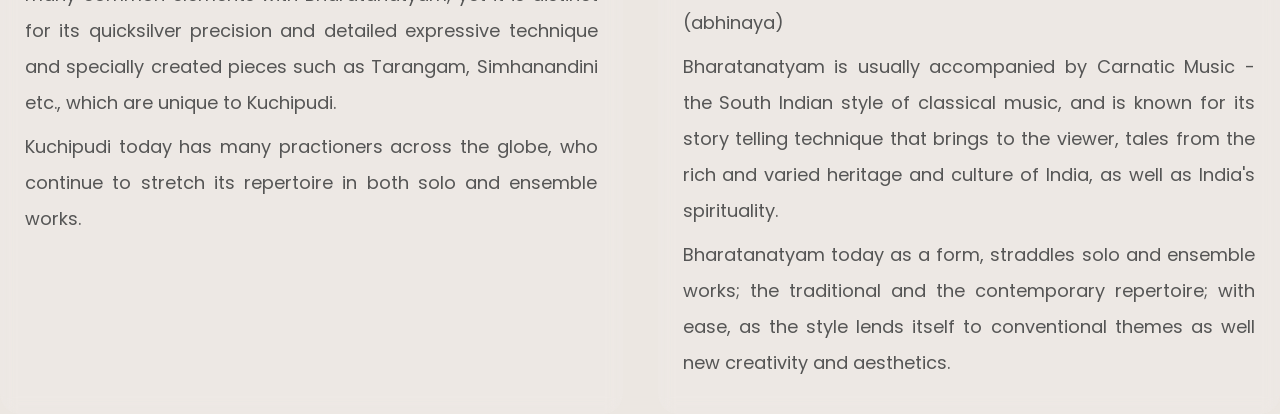
==== commit a36107ac: "border" ====
--- a/aboutus.html
+++ b/aboutus.html
@@ -24,7 +24,7 @@
 
 <body>
     <header>
-        <img src="/assets/mandala/patti.png" width="100%" alt="">
+        <img src="/assets/mandala/border1.jpg" width="100%" alt="">
     </header>
 
 
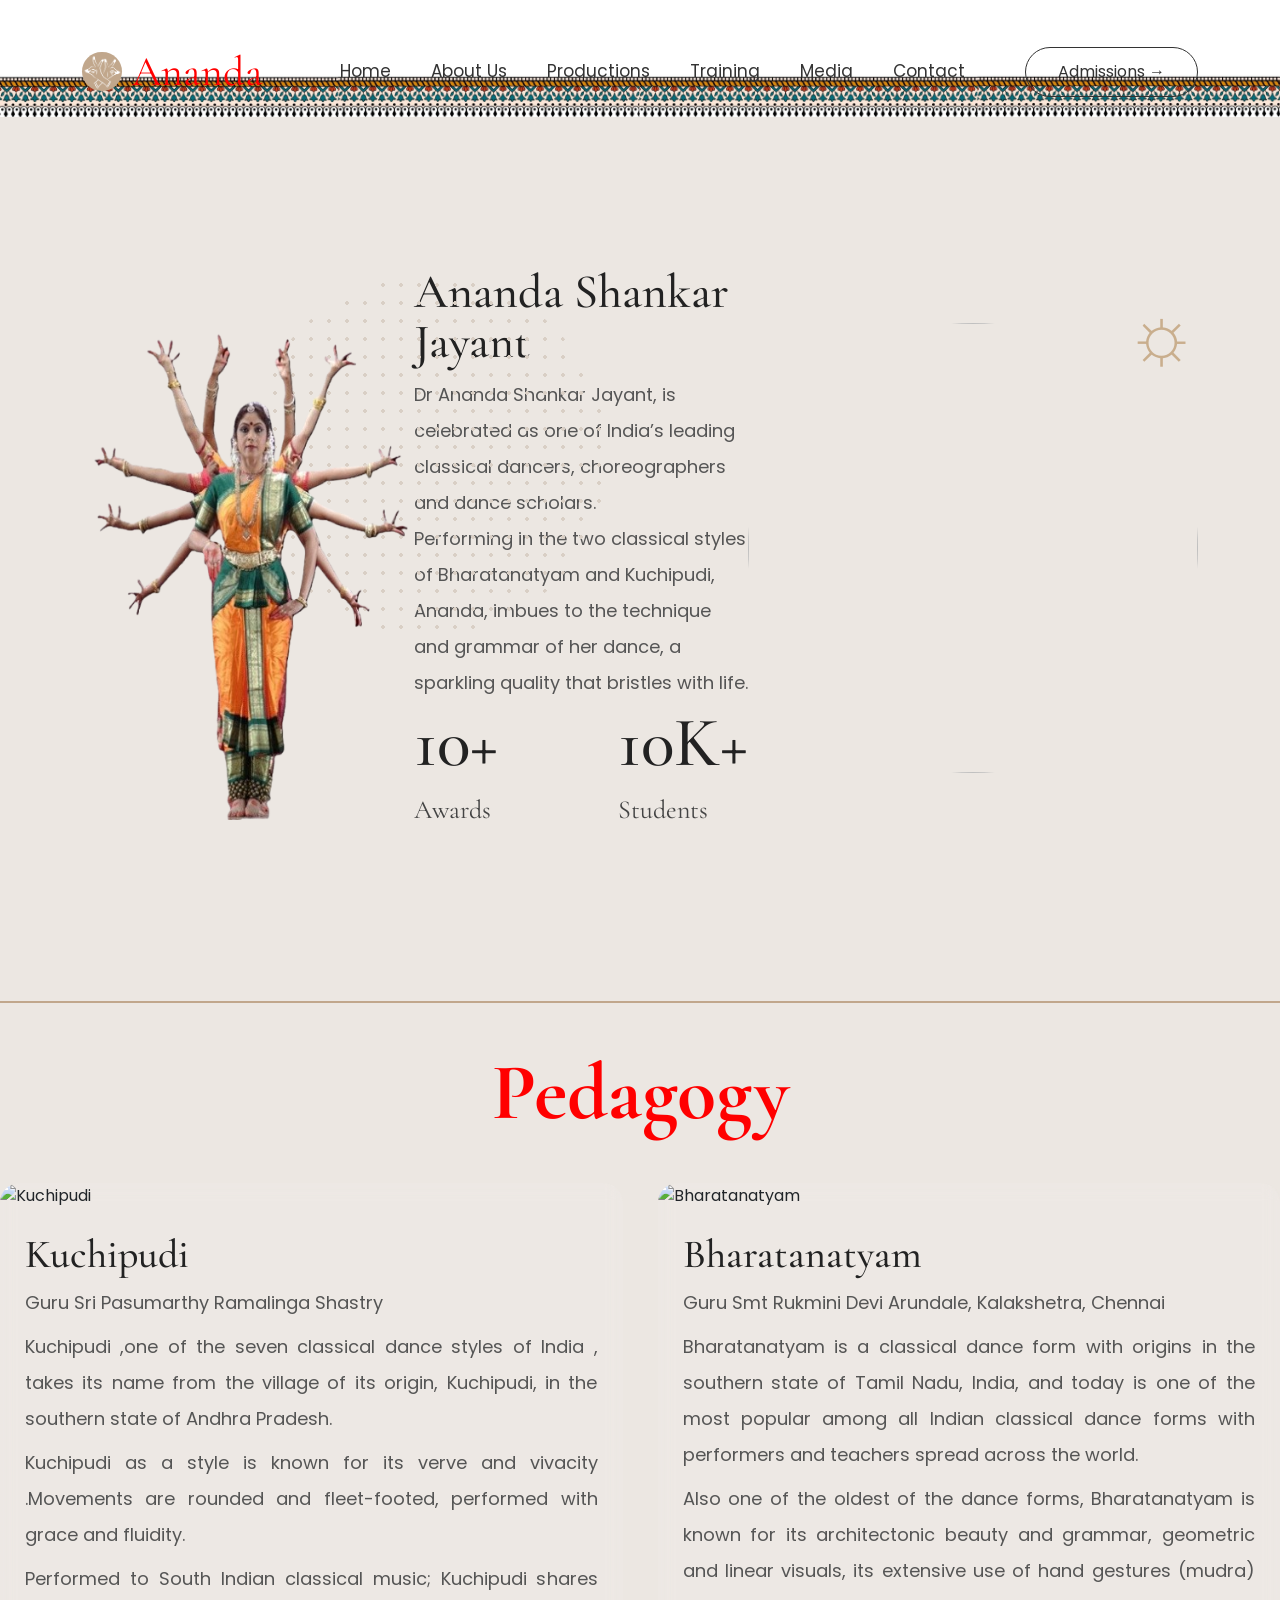
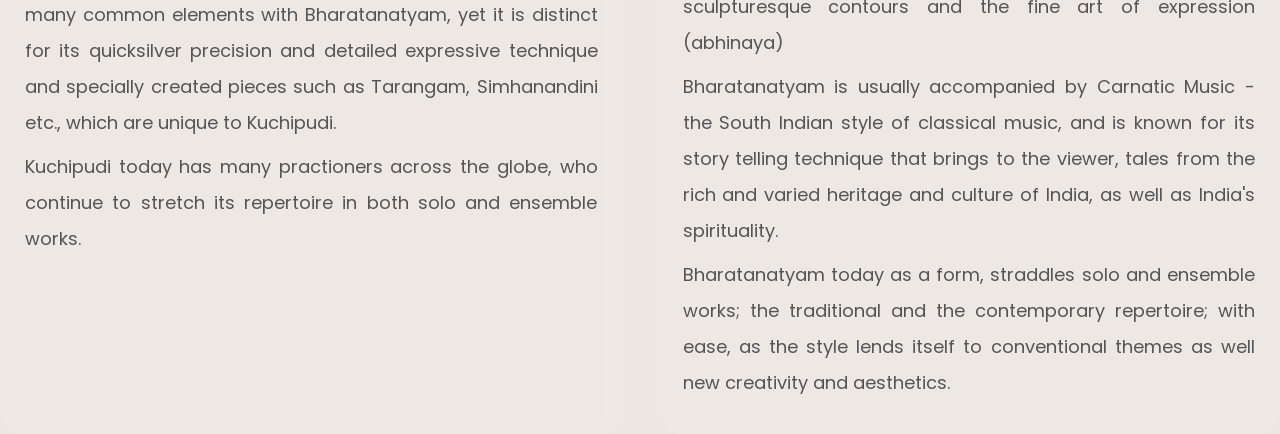
==== commit 8e16dc71: "training page" ====
--- a/aboutus.html
+++ b/aboutus.html
@@ -13,6 +13,8 @@
     <link
         href="https://fonts.googleapis.com/css2?family=Cormorant+Garamond:wght@400;600&family=Poppins:wght@300;400;500&display=swap"
         rel="stylesheet">
+    <script src="https://cdn.jsdelivr.net/npm/bootstrap@5.3.3/dist/js/bootstrap.bundle.min.js"></script>
+
     <link rel="stylesheet" href="/style.css">
     <style>
         body {
@@ -109,11 +111,6 @@
 
                 </div>
 
-                <a href="productions.html" class="schedule-btn">
-                    Latest Productions
-                    <span>→</span>
-                </a>
-
             </div>
 
             <!-- RIGHT IMAGE -->
--- a/style.css
+++ b/style.css
@@ -152,10 +152,10 @@
 /* NAVBAR */
 
 .navbar {
-  padding: 25px 0;
-}
-
-header{
+  padding: 35px 0;
+}
+
+header {
   position: absolute;
   top: 0;
 }
@@ -166,7 +166,7 @@
 }
 
 .logo {
-  width:40px;
+  width: 40px;
   filter: brightness(0) invert(1);
 }
 
@@ -174,6 +174,7 @@
   font-family: "Cormorant Garamond", serif;
   font-size: 42px;
   margin-left: 10px;
+  color: #ff0000;
 }
 
 .nav-link {
@@ -212,7 +213,7 @@
 
 .hero-title {
   font-family: "Cormorant Garamond", serif;
-  font-size: 78px;
+  font-size: 5rem;
   line-height: 1;
   margin-bottom: 30px;
   color: #222;
@@ -252,12 +253,10 @@
   .img1 {
     z-index: 1;
     opacity: 0.9;
-    top: -25%;
+    top: -10%;
     right: -50%;
     width: 100%;
-    animation:
-      dotsRotate 30s linear infinite,
-      dotsFloat 6s ease-in-out infinite;
+    animation: dotsRotate 60s linear infinite;
   }
 }
 
